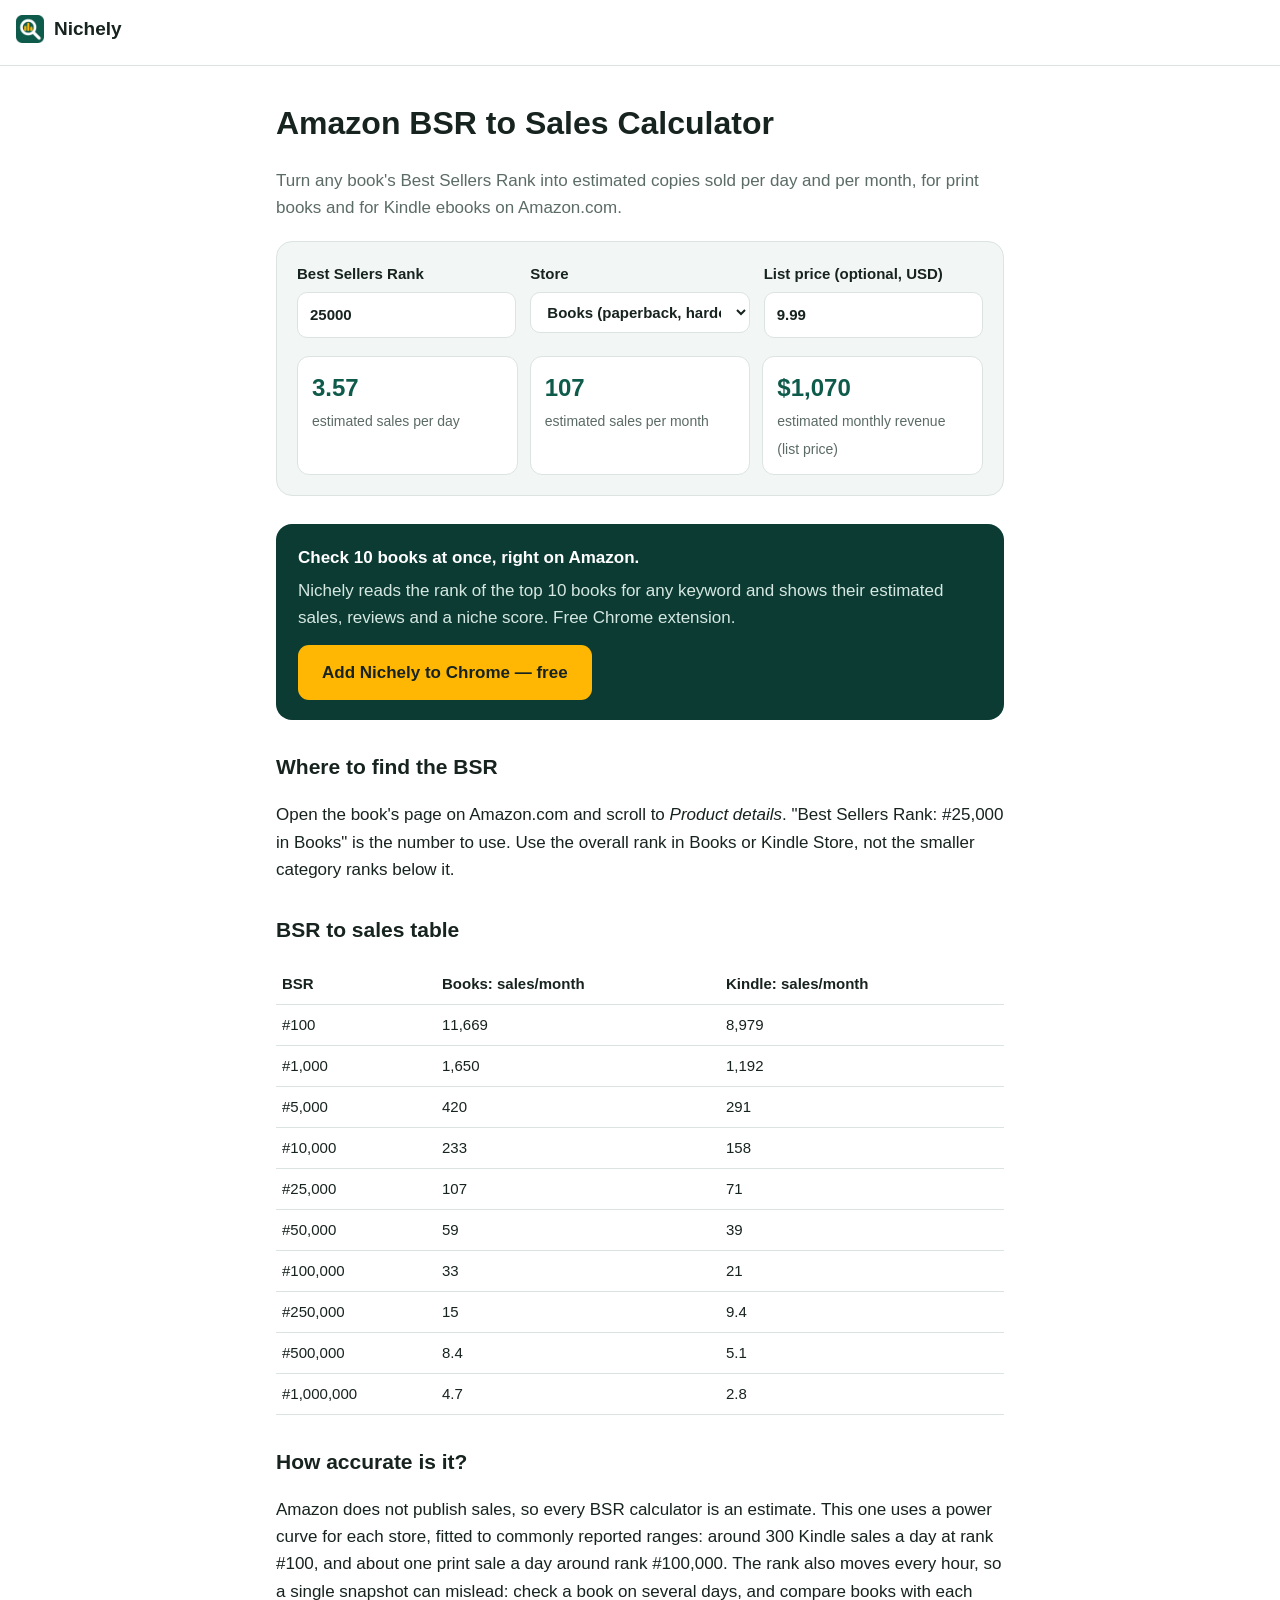
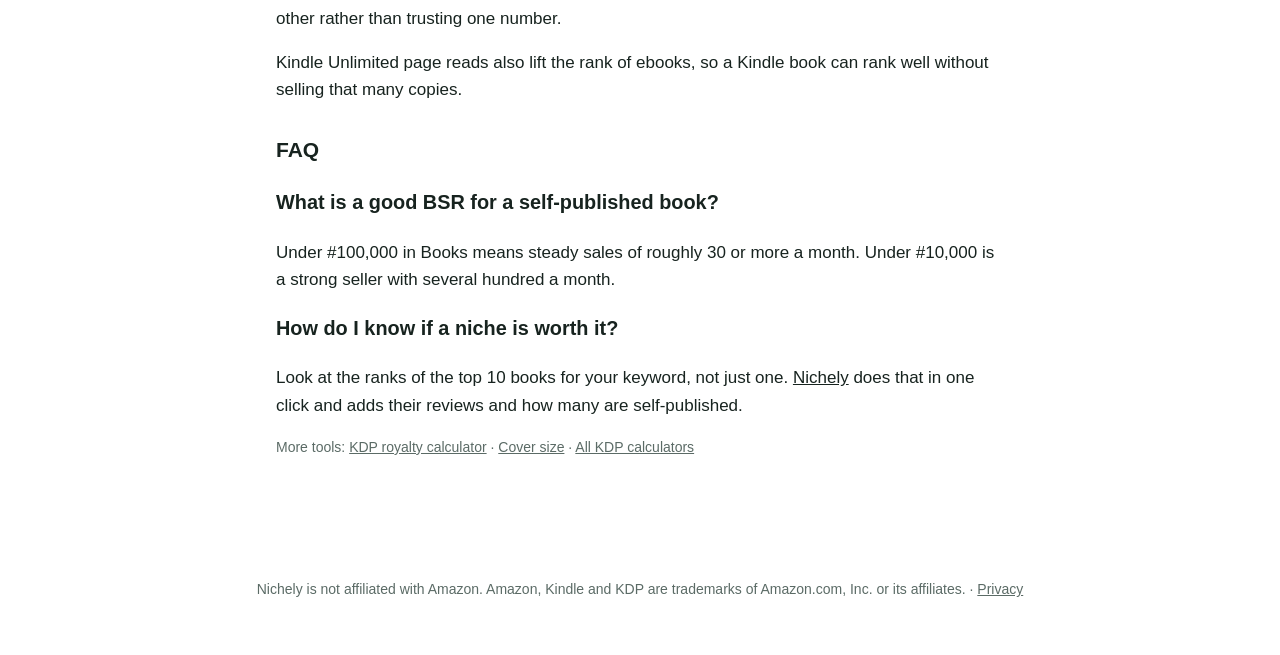
==== bsr-calculator/index.html @ 73024062 "Add free KDP calculators: royalties, BSR to sales, cover size Co-Authored-By: Claude Opus 5.5 <norep" ====
<!doctype html>
<html lang="en">
  <head>
    <meta charset="utf-8" />
    <meta name="viewport" content="width=device-width, initial-scale=1" />
    <title>Amazon BSR to Sales Calculator for Books & Kindle (2026) — Nichely</title>
    <meta name="description" content="Free Amazon BSR calculator: turn a Best Sellers Rank into estimated daily and monthly sales for paperbacks and Kindle ebooks, plus a rank-to-sales table." />
    <link rel="canonical" href="https://tubetools.online/nichely/bsr-calculator/" />
    <meta property="og:title" content="Amazon BSR to Sales Calculator for Books & Kindle" />
    <meta property="og:image" content="https://tubetools.online/nichely/img/shot-2.png" />
    <link rel="icon" href="../icon128.png" />
    <link rel="stylesheet" href="../style.css" />
    <script>window.dataLayer=window.dataLayer||[];function gtag(){dataLayer.push(arguments);}gtag('consent','default',{ad_storage:'denied',ad_user_data:'denied',ad_personalization:'denied',analytics_storage:'denied',region:["AT","BE","BG","HR","CY","CZ","DK","EE","FI","FR","DE","GR","HU","IE","IT","LV","LT","LU","MT","NL","PL","PT","RO","SK","SI","ES","SE","IS","LI","NO","GB","CH"],wait_for_update:500});gtag('consent','default',{ad_storage:'granted',ad_user_data:'granted',ad_personalization:'granted',analytics_storage:'granted'});gtag('js',new Date());gtag('config','G-MKM07L3RLR');addEventListener('load',function(){setTimeout(function(){var s=document.createElement('script');s.async=true;s.src='https://www.googletagmanager.com/gtag/js?id=G-MKM07L3RLR';document.head.appendChild(s);},1200);});</script>
    <script src="../calc.js"></script>
  </head>
  <body>
    <header class="top"><a href="../" class="logo"><img src="../icon128.png" alt="" width="28" height="28" />Nichely</a></header>
    <main class="doc">
      <h1>Amazon BSR to Sales Calculator</h1>
      <p class="muted">Turn any book's Best Sellers Rank into estimated copies sold per day and per month, for print books
        and for Kindle ebooks on Amazon.com.</p>

      <form class="calc" id="bsr" onsubmit="return false">
        <div class="inputs">
          <label>Best Sellers Rank<input name="bsr" type="number" min="1" step="1" value="25000" /></label>
          <label>Store<select name="store"><option value="books">Books (paperback, hardcover)</option><option value="kindle">Kindle Store (ebook)</option></select></label>
          <label>List price (optional, USD)<input name="price" type="number" min="0" step="0.01" value="9.99" /></label>
        </div>
        <div class="results">
          <div class="result"><b id="b-day">–</b><span>estimated sales per day</span></div>
          <div class="result"><b id="b-month">–</b><span>estimated sales per month</span></div>
          <div class="result"><b id="b-rev">–</b><span>estimated monthly revenue (list price)</span></div>
        </div>
      </form>

      <div class="cta">
        <strong>Check 10 books at once, right on Amazon.</strong>
        <p>Nichely reads the rank of the top 10 books for any keyword and shows their estimated sales, reviews and a niche score. Free Chrome extension.</p>
        <a class="btn" href="https://chromewebstore.google.com/detail/nmldckeaoldbfkfnenpbclfnhpfdpnnp" rel="noopener">Add Nichely to Chrome — free</a>
      </div>

      <h2>Where to find the BSR</h2>
      <p>Open the book's page on Amazon.com and scroll to <em>Product details</em>. "Best Sellers Rank: #25,000 in Books"
        is the number to use. Use the overall rank in Books or Kindle Store, not the smaller category ranks below it.</p>

      <h2>BSR to sales table</h2>
      <table class="ref" id="table"><thead><tr><th>BSR</th><th>Books: sales/month</th><th>Kindle: sales/month</th></tr></thead><tbody></tbody></table>

      <h2>How accurate is it?</h2>
      <p>Amazon does not publish sales, so every BSR calculator is an estimate. This one uses a power curve for each store,
        fitted to commonly reported ranges: around 300 Kindle sales a day at rank #100, and about one print sale a day around
        rank #100,000. The rank also moves every hour, so a single snapshot can mislead: check a book on several days, and
        compare books with each other rather than trusting one number.</p>
      <p>Kindle Unlimited page reads also lift the rank of ebooks, so a Kindle book can rank well without selling that many
        copies.</p>

      <h2>FAQ</h2>
      <h3>What is a good BSR for a self-published book?</h3>
      <p>Under #100,000 in Books means steady sales of roughly 30 or more a month. Under #10,000 is a strong seller with several
        hundred a month.</p>
      <h3>How do I know if a niche is worth it?</h3>
      <p>Look at the ranks of the top 10 books for your keyword, not just one. <a href="../">Nichely</a> does that in one click
        and adds their reviews and how many are self-published.</p>
      <p class="muted small">More tools: <a href="../kdp-royalty-calculator/">KDP royalty calculator</a> · <a href="../kdp-cover-size-calculator/">Cover size</a> · <a href="../tools/">All KDP calculators</a></p>
    </main>
    <footer><p>Nichely is not affiliated with Amazon. Amazon, Kindle and KDP are trademarks of Amazon.com, Inc. or its affiliates. · <a href="../privacy.html">Privacy</a></p></footer>
    <script>
    (function () {
      var form = document.getElementById('bsr');
      var num = function (n, d) { return n === null ? '–' : n.toLocaleString('en-US', { maximumFractionDigits: d, minimumFractionDigits: d }); };
      function update() {
        var f = form.elements;
        var day = KDP.salesPerDay(parseInt(f.bsr.value, 10), f.store.value);
        var month = day === null ? null : day * 30;
        var price = parseFloat(f.price.value);
        document.getElementById('b-day').textContent = num(day, day !== null && day < 10 ? 2 : 0);
        document.getElementById('b-month').textContent = num(month, month !== null && month < 10 ? 1 : 0);
        document.getElementById('b-rev').textContent = month !== null && price > 0 ? '$' + num(month * price, 0) : '–';
      }
      form.addEventListener('input', update);
      update();
      var rows = [100, 1000, 5000, 10000, 25000, 50000, 100000, 250000, 500000, 1000000];
      document.querySelector('#table tbody').innerHTML = rows.map(function (r) {
        var b = KDP.salesPerDay(r, 'books') * 30, k = KDP.salesPerDay(r, 'kindle') * 30;
        return '<tr><td>#' + r.toLocaleString('en-US') + '</td><td>' + num(b, b < 10 ? 1 : 0) + '</td><td>' + num(k, k < 10 ? 1 : 0) + '</td></tr>';
      }).join('');
    })();
    </script>
  </body>
</html>
---- style.css ----
:root { --green: #0e5a4b; --deep: #0b3b33; --amber: #ffb703; --text: #17231f; --muted: #5b6b66; --bg: #ffffff; --surface: #f2f6f5; --border: #dbe4e1; }
@media (prefers-color-scheme: dark) {
  :root:not([data-theme="light"]) { --text: #e7efec; --muted: #9db0aa; --bg: #0f1715; --surface: #18231f; --border: #2a3934; }
}
:root[data-theme="dark"] { --text: #e7efec; --muted: #9db0aa; --bg: #0f1715; --surface: #18231f; --border: #2a3934; }
* { box-sizing: border-box; }
body { margin: 0; font: 17px/1.6 "Segoe UI", -apple-system, Roboto, Helvetica, Arial, sans-serif; color: var(--text); background: var(--bg); }
a { color: inherit; }
img { max-width: 100%; height: auto; }
.inner { max-width: 1080px; margin: 0 auto; padding: 0 16px; }
.top { padding: 14px 16px; border-bottom: 1px solid var(--border); }
.logo { display: inline-flex; align-items: center; gap: 10px; font-weight: 800; text-decoration: none; font-size: 19px; }
.hero { background: radial-gradient(circle at 20% 10%, #13695a, var(--deep) 75%); color: #fff; padding: 56px 0 64px; }
.hero .inner { display: grid; grid-template-columns: 1.05fr 1fr; gap: 40px; align-items: center; }
.hero .logo { margin-bottom: 18px; }
.hero h1 { font-size: 44px; line-height: 1.1; margin: 0 0 16px; }
.hero h1 em { font-style: normal; color: var(--amber); }
.hero p { color: #d6e8e2; font-size: 19px; margin: 0 0 8px; }
.hero img { border-radius: 14px; box-shadow: 0 24px 60px rgba(0,0,0,.4); }
.btn { display: inline-block; margin-top: 20px; padding: 14px 24px; border-radius: 11px; background: var(--amber); color: #17231f; font-weight: 800; text-decoration: none; }
.btn:hover { filter: brightness(.95); }
.note { font-size: 14px; color: #bcd6ce; margin-top: 10px; }
.section { padding: 56px 0; }
.section h2 { font-size: 30px; margin: 0 0 20px; }
.grid { display: grid; grid-template-columns: repeat(3, 1fr); gap: 20px; }
.card { background: var(--surface); border: 1px solid var(--border); border-radius: 14px; padding: 20px; }
.card h3 { margin: 0 0 6px; font-size: 19px; }
.card p { margin: 0; color: var(--muted); }
.steps { counter-reset: s; list-style: none; padding: 0; display: grid; gap: 14px; }
.steps li { counter-increment: s; position: relative; padding-left: 48px; }
.steps li::before { content: counter(s); position: absolute; left: 0; top: 0; width: 34px; height: 34px; border-radius: 50%; background: var(--green); color: #fff; display: grid; place-items: center; font-weight: 800; }
.shots { display: grid; gap: 24px; }
.shots img { border-radius: 14px; border: 1px solid var(--border); }
.pro { background: var(--surface); border-top: 1px solid var(--border); border-bottom: 1px solid var(--border); }
.pro ul { padding-left: 20px; }
.faq h3 { font-size: 18px; margin: 22px 0 4px; }
.faq p { margin: 0; color: var(--muted); }
footer { padding: 28px 16px 40px; text-align: center; color: var(--muted); font-size: 14px; }
.doc { max-width: 760px; margin: 0 auto; padding: 32px 16px 64px; }
.doc h1 { font-size: 32px; margin: 0 0 4px; }
.doc h2 { font-size: 21px; margin-top: 30px; }
.muted { color: var(--muted); }
.small { font-size: 14px; }
.waitlist fieldset { border: 1px solid var(--border); border-radius: 14px; padding: 16px; margin: 0 0 16px; }
.waitlist legend { font-weight: 800; padding: 0 6px; }
.feature { display: flex; gap: 12px; padding: 10px 4px; border-bottom: 1px solid var(--border); cursor: pointer; }
.feature:last-child { border-bottom: 0; }
.feature input { margin-top: 6px; width: 18px; height: 18px; flex: none; }
.feature em { font-style: normal; font-size: 12px; font-weight: 800; color: var(--green); border: 1px solid var(--green); border-radius: 999px; padding: 0 8px; margin-left: 4px; }
.field { display: block; margin: 0 0 14px; }
.field span { display: block; font-weight: 700; margin-bottom: 6px; }
.field input, .field textarea { width: 100%; padding: 11px 12px; border: 1px solid var(--border); border-radius: 10px; font: inherit; background: var(--bg); color: var(--text); }
.consent { display: flex; gap: 10px; font-size: 15px; margin: 4px 0 8px; }
.consent input { margin-top: 5px; flex: none; }
.form-msg { color: #b3261e; font-weight: 700; }
.thanks { background: var(--surface); border-left: 4px solid var(--green); padding: 16px 18px; border-radius: 8px; }
@media (max-width: 820px) {
  .hero .inner { grid-template-columns: 1fr; }
  .hero h1 { font-size: 34px; }
  .grid { grid-template-columns: 1fr; }
}
.calc { background: var(--surface); border: 1px solid var(--border); border-radius: 16px; padding: 20px; margin: 20px 0 28px; }
.calc .inputs { display: grid; grid-template-columns: repeat(auto-fit, minmax(180px, 1fr)); gap: 14px; }
.calc label { display: block; font-weight: 700; font-size: 15px; }
.calc input, .calc select { width: 100%; margin-top: 6px; padding: 10px 12px; border: 1px solid var(--border); border-radius: 10px; font: inherit; background: var(--bg); color: var(--text); }
.results { display: grid; grid-template-columns: repeat(auto-fit, minmax(170px, 1fr)); gap: 12px; margin-top: 18px; }
.result { background: var(--bg); border: 1px solid var(--border); border-radius: 12px; padding: 12px 14px; }
.result b { display: block; font-size: 24px; color: var(--green); }
:root[data-theme="dark"] .result b { color: var(--amber); }
@media (prefers-color-scheme: dark) { :root:not([data-theme="light"]) .result b { color: var(--amber); } }
.result span { font-size: 14px; color: var(--muted); }
.cta { background: var(--deep); color: #fff; border-radius: 16px; padding: 20px 22px; margin: 28px 0; }
.cta p { color: #d6e8e2; margin: 6px 0 0; }
.cta .btn { margin-top: 14px; }
.tools-list { display: grid; gap: 14px; padding: 0; list-style: none; }
.tools-list a { display: block; text-decoration: none; background: var(--surface); border: 1px solid var(--border); border-radius: 14px; padding: 16px 18px; }
.tools-list strong { display: block; font-size: 18px; }
.tools-list span { color: var(--muted); }
table.ref { border-collapse: collapse; width: 100%; font-size: 15px; }
table.ref th, table.ref td { border-bottom: 1px solid var(--border); padding: 8px 6px; text-align: left; }
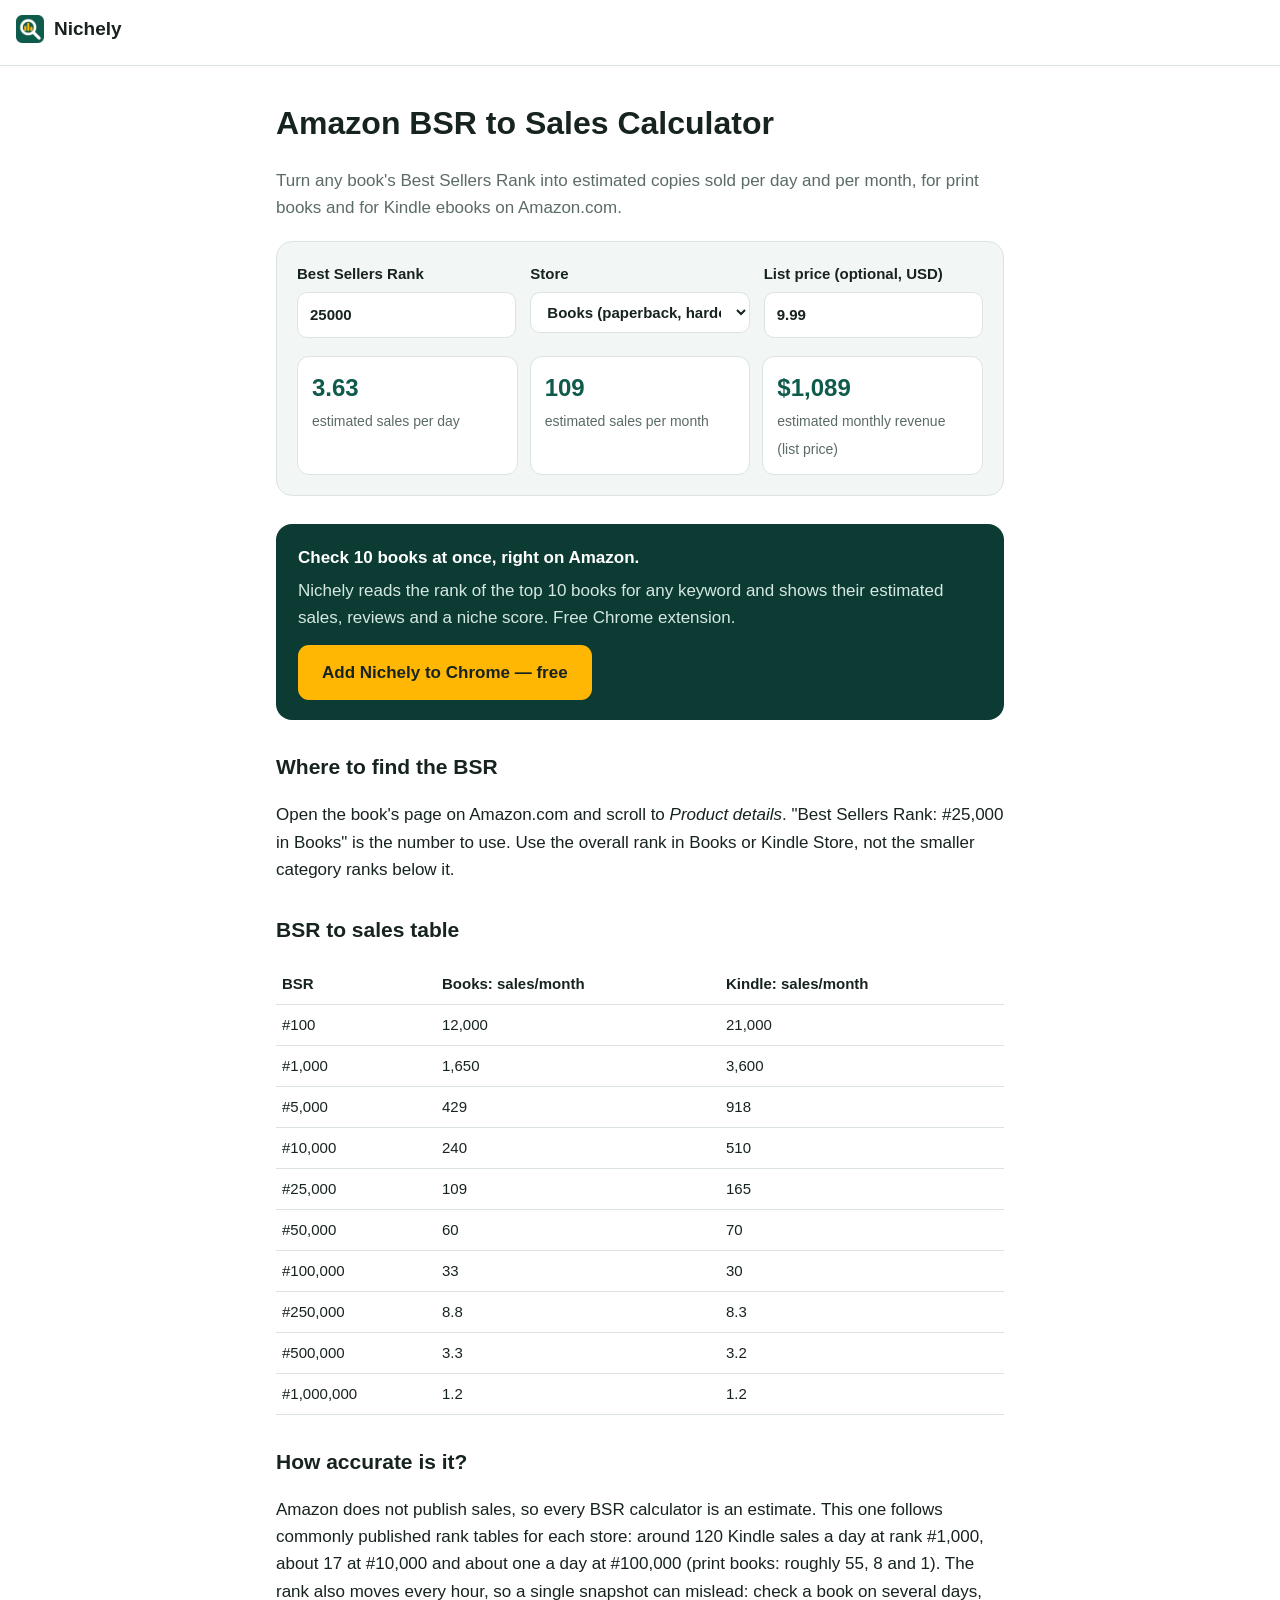
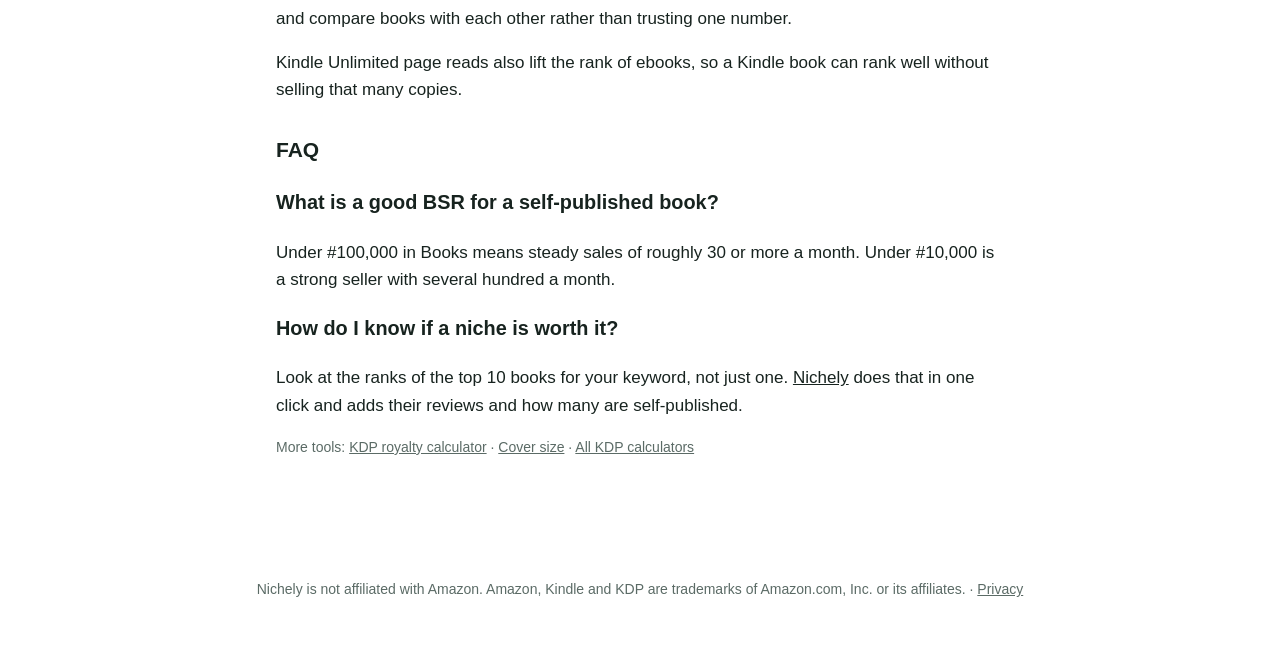
==== commit 2adce5ea: "BSR curves from published rank tables; welcome and uninstall feedback pages - calc.js: log-log inter" ====
--- a/bsr-calculator/index.html
+++ b/bsr-calculator/index.html
@@ -47,9 +47,9 @@
       <table class="ref" id="table"><thead><tr><th>BSR</th><th>Books: sales/month</th><th>Kindle: sales/month</th></tr></thead><tbody></tbody></table>
 
       <h2>How accurate is it?</h2>
-      <p>Amazon does not publish sales, so every BSR calculator is an estimate. This one uses a power curve for each store,
-        fitted to commonly reported ranges: around 300 Kindle sales a day at rank #100, and about one print sale a day around
-        rank #100,000. The rank also moves every hour, so a single snapshot can mislead: check a book on several days, and
+      <p>Amazon does not publish sales, so every BSR calculator is an estimate. This one follows commonly published rank tables for
+        each store: around 120 Kindle sales a day at rank #1,000, about 17 at #10,000 and about one a day at #100,000 (print
+        books: roughly 55, 8 and 1). The rank also moves every hour, so a single snapshot can mislead: check a book on several days, and
         compare books with each other rather than trusting one number.</p>
       <p>Kindle Unlimited page reads also lift the rank of ebooks, so a Kindle book can rank well without selling that many
         copies.</p>
